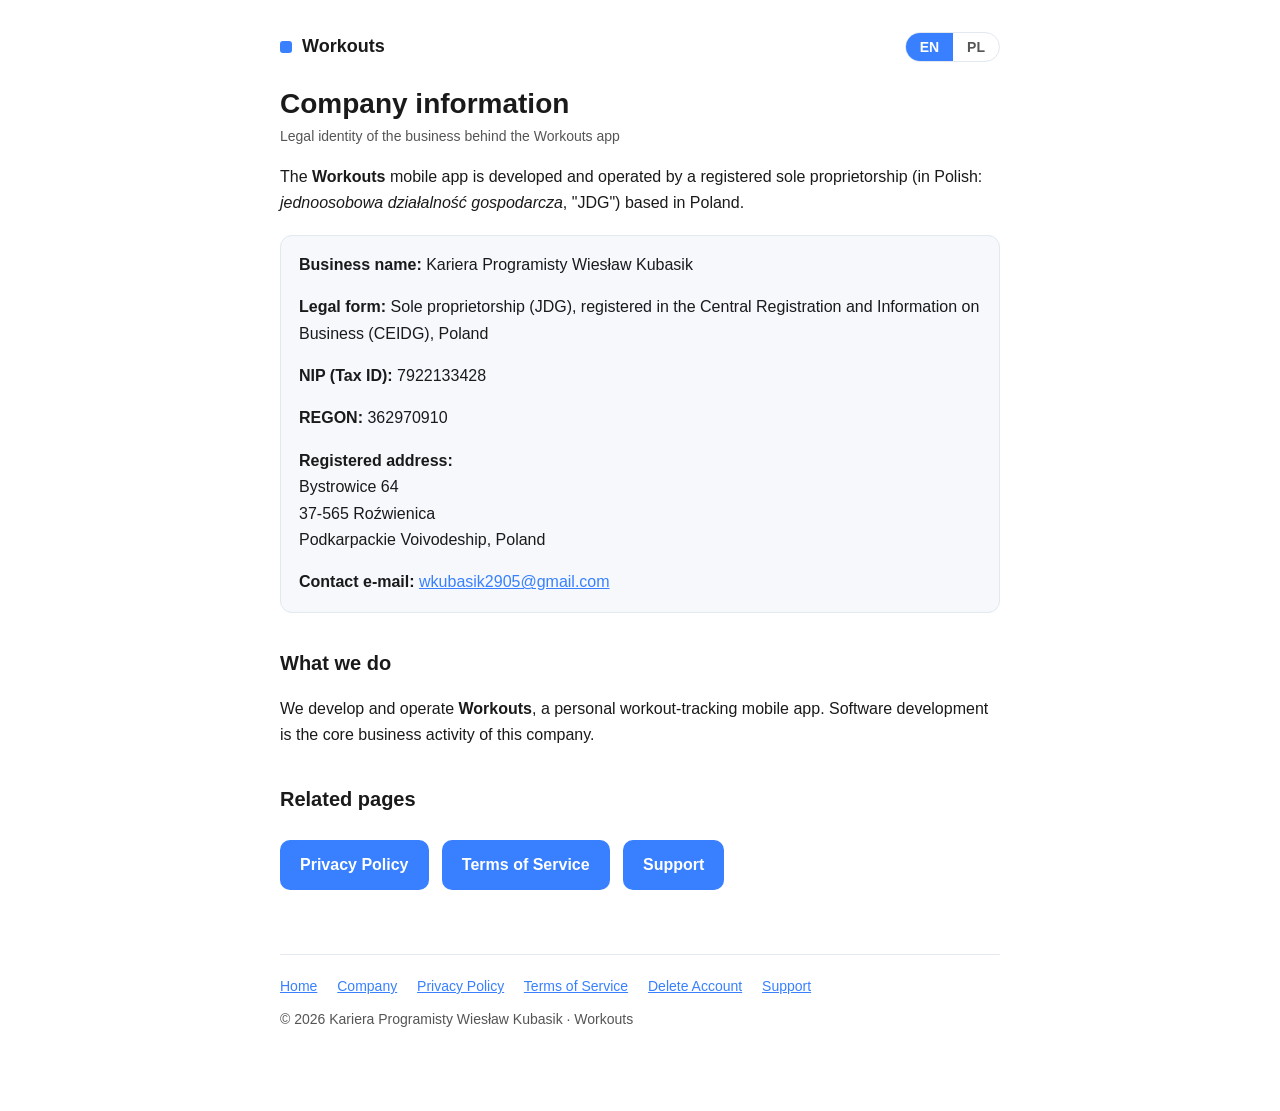
==== company.html @ 7d62a9ea "Add company/ownership, terms of service, and support pages Adds the legal-entity details (JDG busine" ====
<!DOCTYPE html>
<html lang="en">
<head>
  <meta charset="utf-8">
  <meta name="viewport" content="width=device-width, initial-scale=1">
  <title>Company Information — Workouts</title>
  <meta name="robots" content="index, follow">
  <link rel="stylesheet" href="styles.css">
</head>
<body>
<div class="wrap">
  <header class="top">
    <a class="brand" href="index.html"><span class="dot"></span>Workouts</a>
    <div class="lang-toggle" role="group" aria-label="Language">
      <button data-lang="en" class="active">EN</button>
      <button data-lang="pl">PL</button>
    </div>
  </header>

  <!-- ==================== ENGLISH ==================== -->
  <section class="lang lang-en">
    <h1>Company information</h1>
    <p class="updated">Legal identity of the business behind the Workouts app</p>

    <p>The <strong>Workouts</strong> mobile app is developed and operated by a registered sole
      proprietorship (in Polish: <em>jednoosobowa działalność gospodarcza</em>, "JDG") based in
      Poland.</p>

    <div class="card">
      <p style="margin-top:0"><strong>Business name:</strong> Kariera Programisty Wiesław Kubasik</p>
      <p><strong>Legal form:</strong> Sole proprietorship (JDG), registered in the Central
        Registration and Information on Business (CEIDG), Poland</p>
      <p><strong>NIP (Tax ID):</strong> 7922133428</p>
      <p><strong>REGON:</strong> 362970910</p>
      <p><strong>Registered address:</strong><br>
        Bystrowice 64<br>
        37-565 Roźwienica<br>
        Podkarpackie Voivodeship, Poland</p>
      <p style="margin-bottom:0"><strong>Contact e-mail:</strong>
        <a href="mailto:wkubasik2905@gmail.com">wkubasik2905@gmail.com</a></p>
    </div>

    <h2>What we do</h2>
    <p>We develop and operate <strong>Workouts</strong>, a personal workout-tracking mobile app.
      Software development is the core business activity of this company.</p>

    <h2>Related pages</h2>
    <p>
      <a class="btn" href="privacy-policy.html">Privacy Policy</a>
      &nbsp;
      <a class="btn" href="terms-of-service.html">Terms of Service</a>
      &nbsp;
      <a class="btn" href="support.html">Support</a>
    </p>
  </section>

  <!-- ==================== POLISH ==================== -->
  <section class="lang lang-pl hidden">
    <h1>Informacje o firmie</h1>
    <p class="updated">Tożsamość prawna podmiotu stojącego za aplikacją Workouts</p>

    <p>Aplikacja mobilna <strong>Workouts</strong> jest tworzona i prowadzona przez zarejestrowaną
      jednoosobową działalność gospodarczą (JDG) z siedzibą w Polsce.</p>

    <div class="card">
      <p style="margin-top:0"><strong>Nazwa firmy:</strong> Kariera Programisty Wiesław Kubasik</p>
      <p><strong>Forma prawna:</strong> Jednoosobowa działalność gospodarcza (JDG), wpisana do
        Centralnej Ewidencji i Informacji o Działalności Gospodarczej (CEIDG)</p>
      <p><strong>NIP:</strong> 7922133428</p>
      <p><strong>REGON:</strong> 362970910</p>
      <p><strong>Adres siedziby:</strong><br>
        Bystrowice 64<br>
        37-565 Roźwienica<br>
        woj. podkarpackie, Polska</p>
      <p style="margin-bottom:0"><strong>Adres e-mail kontaktowy:</strong>
        <a href="mailto:wkubasik2905@gmail.com">wkubasik2905@gmail.com</a></p>
    </div>

    <h2>Czym się zajmujemy</h2>
    <p>Tworzymy i prowadzimy aplikację <strong>Workouts</strong> — aplikację mobilną do
      śledzenia treningów. Wytwarzanie oprogramowania jest głównym przedmiotem działalności
      tej firmy.</p>

    <h2>Powiązane strony</h2>
    <p>
      <a class="btn" href="privacy-policy.html">Polityka prywatności</a>
      &nbsp;
      <a class="btn" href="terms-of-service.html">Regulamin</a>
      &nbsp;
      <a class="btn" href="support.html">Pomoc</a>
    </p>
  </section>

  <footer class="foot">
    <a href="index.html">Home</a>
    <a href="company.html">Company</a>
    <a href="privacy-policy.html">Privacy Policy</a>
    <a href="terms-of-service.html">Terms of Service</a>
    <a href="delete-account.html">Delete Account</a>
    <a href="support.html">Support</a>
    <div style="margin-top:10px">© 2026 Kariera Programisty Wiesław Kubasik · Workouts</div>
  </footer>
</div>

<script>
  (function () {
    var buttons = document.querySelectorAll('.lang-toggle button');
    function setLang(lang) {
      document.querySelectorAll('.lang-en').forEach(function (e) { e.classList.toggle('hidden', lang !== 'en'); });
      document.querySelectorAll('.lang-pl').forEach(function (e) { e.classList.toggle('hidden', lang !== 'pl'); });
      buttons.forEach(function (b) { b.classList.toggle('active', b.dataset.lang === lang); });
      document.documentElement.lang = lang;
      try { localStorage.setItem('workouts_lang', lang); } catch (e) {}
    }
    buttons.forEach(function (b) { b.addEventListener('click', function () { setLang(b.dataset.lang); }); });
    var lang = 'en';
    try {
      var stored = localStorage.getItem('workouts_lang');
      if (stored === 'pl' || stored === 'en') { lang = stored; }
      else if ((navigator.language || '').slice(0, 2).toLowerCase() === 'pl') { lang = 'pl'; }
    } catch (e) {}
    setLang(lang);
  })();
</script>
</body>
</html>
---- styles.css ----
:root {
  --brand: #3880ff;
  --text: #1a1a1a;
  --muted: #555;
  --bg: #ffffff;
  --card: #f6f8fc;
  --border: #e2e8f0;
  --max: 760px;
}

@media (prefers-color-scheme: dark) {
  :root {
    --text: #e8eaed;
    --muted: #a0a6ad;
    --bg: #17181c;
    --card: #202228;
    --border: #2c2f36;
  }
}

* { box-sizing: border-box; }

html { -webkit-text-size-adjust: 100%; }

body {
  margin: 0;
  padding: 0;
  font-family: -apple-system, BlinkMacSystemFont, "Segoe UI", Roboto, Helvetica, Arial, sans-serif;
  line-height: 1.65;
  color: var(--text);
  background: var(--bg);
}

.wrap {
  max-width: var(--max);
  margin: 0 auto;
  padding: 32px 20px 80px;
}

header.top {
  display: flex;
  align-items: center;
  justify-content: space-between;
  gap: 12px;
  flex-wrap: wrap;
  margin-bottom: 8px;
}

.brand {
  display: flex;
  align-items: center;
  gap: 10px;
  font-weight: 700;
  font-size: 18px;
  color: var(--text);
  text-decoration: none;
}

.brand .dot {
  width: 12px;
  height: 12px;
  border-radius: 3px;
  background: var(--brand);
  display: inline-block;
}

.lang-toggle {
  display: inline-flex;
  border: 1px solid var(--border);
  border-radius: 999px;
  overflow: hidden;
}

.lang-toggle button {
  border: 0;
  background: transparent;
  color: var(--muted);
  padding: 6px 14px;
  font-size: 14px;
  font-weight: 600;
  cursor: pointer;
}

.lang-toggle button.active {
  background: var(--brand);
  color: #fff;
}

h1 { font-size: 28px; line-height: 1.25; margin: 24px 0 4px; }
h2 { font-size: 20px; margin: 34px 0 8px; }
h3 { font-size: 16px; margin: 22px 0 6px; }

p, li { color: var(--text); }
.muted { color: var(--muted); }

.updated {
  color: var(--muted);
  font-size: 14px;
  margin-top: 0;
}

a { color: var(--brand); }

ul { padding-left: 22px; }
li { margin: 6px 0; }

.card {
  background: var(--card);
  border: 1px solid var(--border);
  border-radius: 12px;
  padding: 16px 18px;
  margin: 18px 0;
}

.steps {
  counter-reset: step;
  list-style: none;
  padding-left: 0;
}
.steps li {
  position: relative;
  padding-left: 40px;
  margin: 14px 0;
}
.steps li::before {
  counter-increment: step;
  content: counter(step);
  position: absolute;
  left: 0;
  top: 0;
  width: 26px;
  height: 26px;
  border-radius: 50%;
  background: var(--brand);
  color: #fff;
  font-weight: 700;
  font-size: 14px;
  display: flex;
  align-items: center;
  justify-content: center;
}

footer.foot {
  margin-top: 56px;
  padding-top: 20px;
  border-top: 1px solid var(--border);
  color: var(--muted);
  font-size: 14px;
}
footer.foot a { margin-right: 16px; }

.hidden { display: none !important; }

.btn {
  display: inline-block;
  background: var(--brand);
  color: #fff;
  text-decoration: none;
  padding: 12px 20px;
  border-radius: 10px;
  font-weight: 600;
  margin: 8px 0;
}
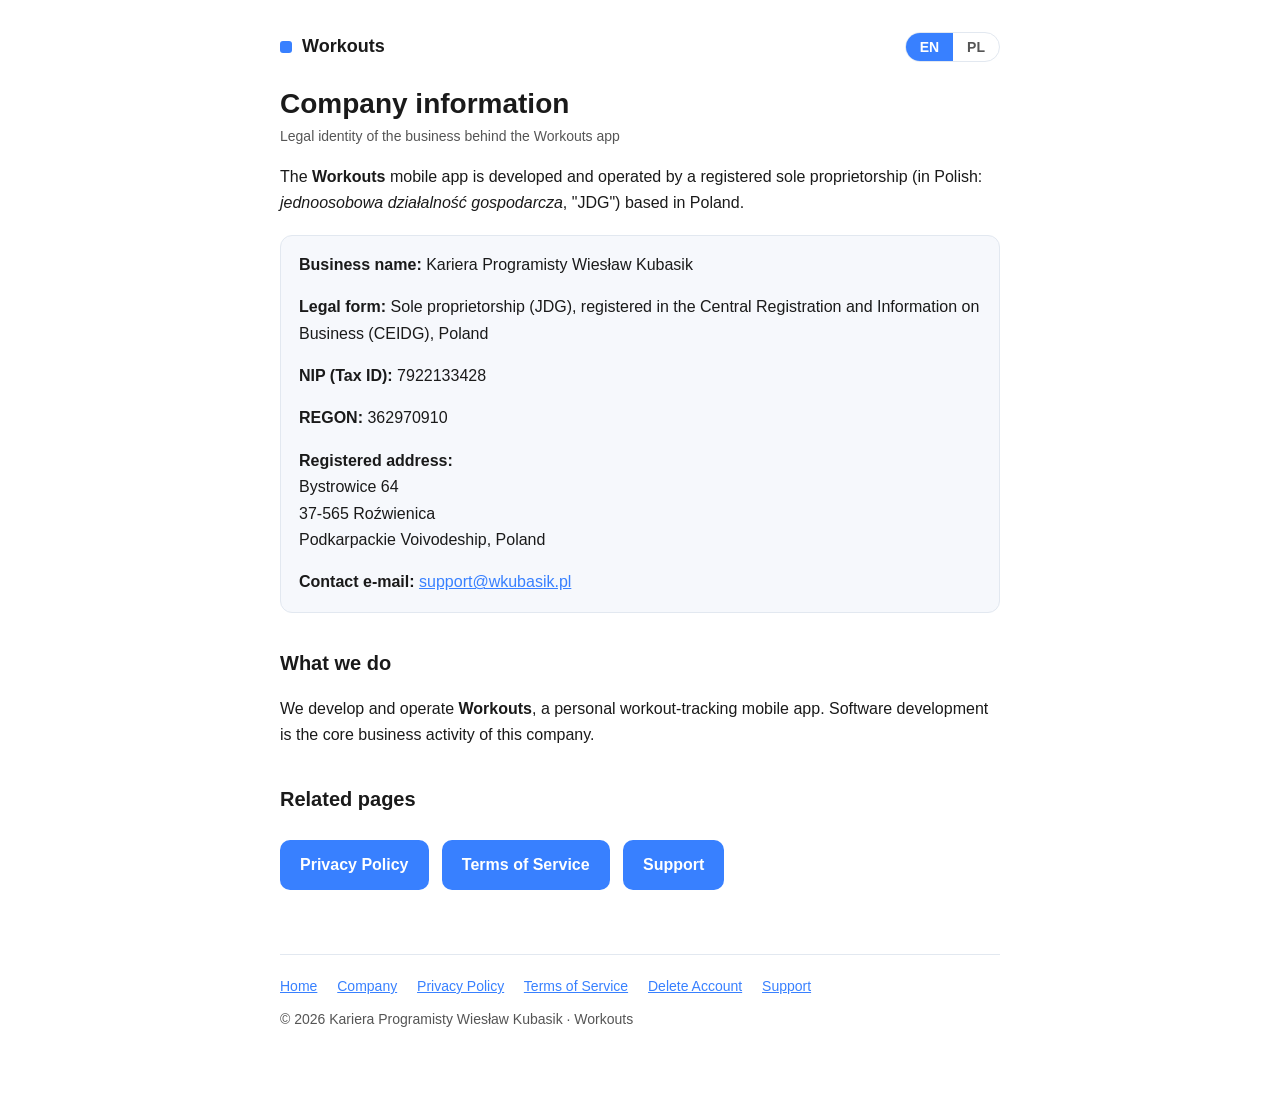
==== commit d463f37f: "update to new email" ====
--- a/company.html
+++ b/company.html
@@ -37,7 +37,7 @@
         37-565 Roźwienica<br>
         Podkarpackie Voivodeship, Poland</p>
       <p style="margin-bottom:0"><strong>Contact e-mail:</strong>
-        <a href="mailto:wkubasik2905@gmail.com">wkubasik2905@gmail.com</a></p>
+        <a href="mailto:support@wkubasik.pl">support@wkubasik.pl</a></p>
     </div>
 
     <h2>What we do</h2>
@@ -73,7 +73,7 @@
         37-565 Roźwienica<br>
         woj. podkarpackie, Polska</p>
       <p style="margin-bottom:0"><strong>Adres e-mail kontaktowy:</strong>
-        <a href="mailto:wkubasik2905@gmail.com">wkubasik2905@gmail.com</a></p>
+        <a href="mailto:support@wkubasik.pl">support@wkubasik.pl</a></p>
     </div>
 
     <h2>Czym się zajmujemy</h2>
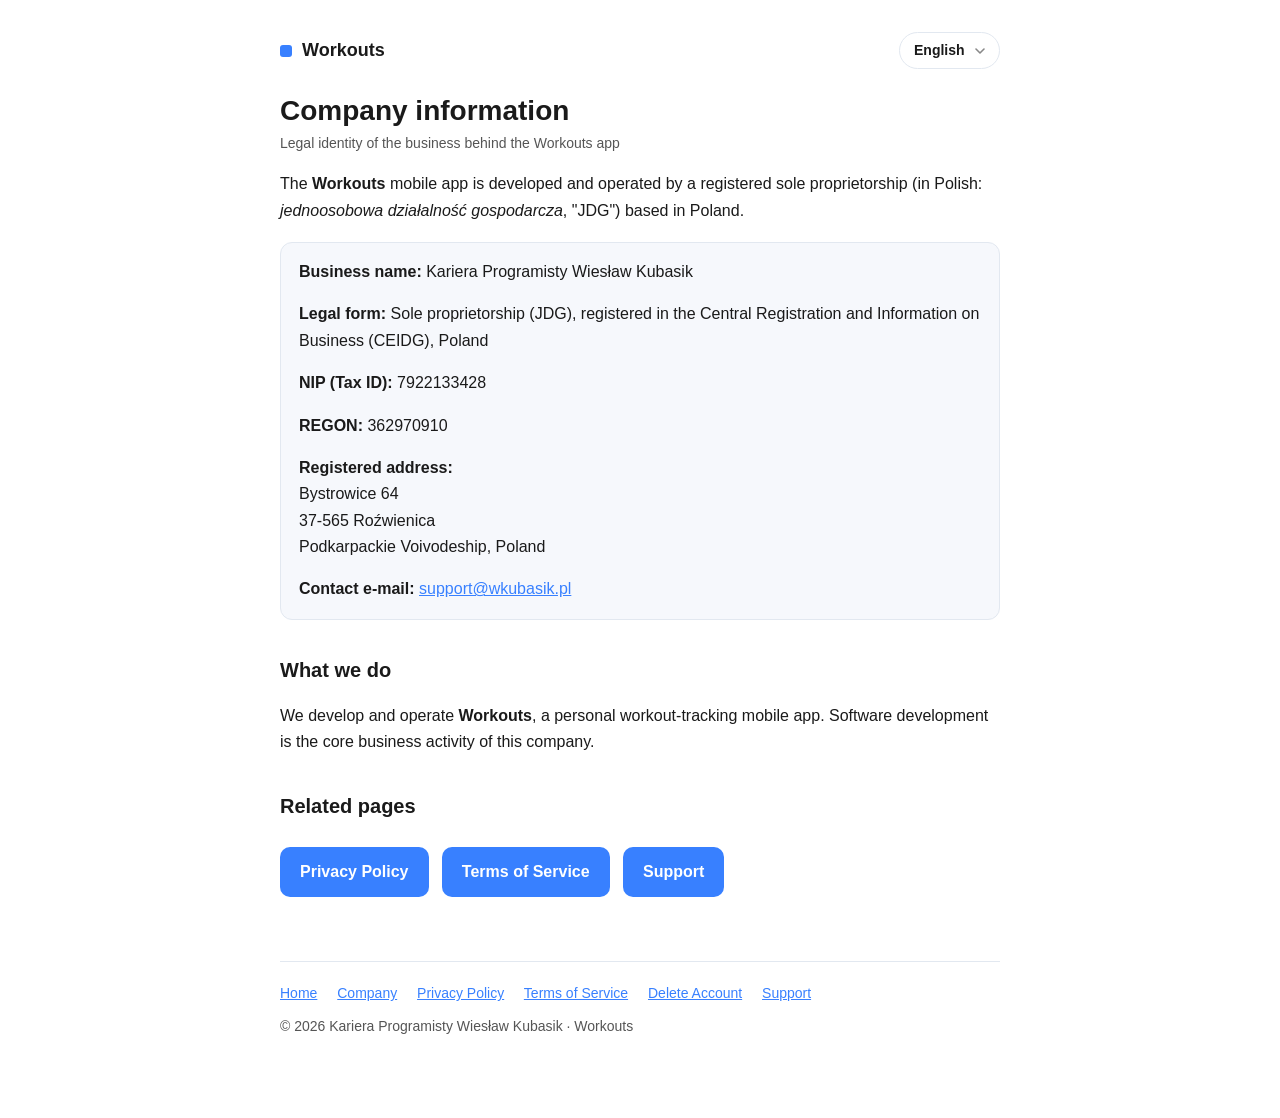
==== commit 4d67582c: "Legal site: one script for its languages, and English for any other (LANG-21) The five inline EN/PL " ====
--- a/company.html
+++ b/company.html
@@ -6,19 +6,21 @@
   <title>Company Information — Workouts</title>
   <meta name="robots" content="index, follow">
   <link rel="stylesheet" href="styles.css">
+  <!-- alternates: the published languages, written by node tools/check-site.mjs --fix -->
+  <link rel="alternate" hreflang="en" href="https://wkubasik.pl/company?lang=en">
+  <link rel="alternate" hreflang="pl" href="https://wkubasik.pl/company?lang=pl">
+  <link rel="alternate" hreflang="x-default" href="https://wkubasik.pl/company">
+  <!-- /alternates -->
 </head>
 <body>
 <div class="wrap">
   <header class="top">
     <a class="brand" href="index.html"><span class="dot"></span>Workouts</a>
-    <div class="lang-toggle" role="group" aria-label="Language">
-      <button data-lang="en" class="active">EN</button>
-      <button data-lang="pl">PL</button>
-    </div>
+    <div class="lang-menu" hidden></div>
   </header>
 
   <!-- ==================== ENGLISH ==================== -->
-  <section class="lang lang-en">
+  <section class="lang" lang="en">
     <h1>Company information</h1>
     <p class="updated">Legal identity of the business behind the Workouts app</p>
 
@@ -55,7 +57,7 @@
   </section>
 
   <!-- ==================== POLISH ==================== -->
-  <section class="lang lang-pl hidden">
+  <section class="lang hidden" lang="pl">
     <h1>Informacje o firmie</h1>
     <p class="updated">Tożsamość prawna podmiotu stojącego za aplikacją Workouts</p>
 
@@ -92,35 +94,16 @@
   </section>
 
   <footer class="foot">
-    <a href="index.html">Home</a>
-    <a href="company.html">Company</a>
-    <a href="privacy-policy.html">Privacy Policy</a>
-    <a href="terms-of-service.html">Terms of Service</a>
-    <a href="delete-account.html">Delete Account</a>
-    <a href="support.html">Support</a>
+    <a href="index.html" data-word="home">Home</a>
+    <a href="company.html" data-word="company">Company</a>
+    <a href="privacy-policy.html" data-word="privacy">Privacy Policy</a>
+    <a href="terms-of-service.html" data-word="terms">Terms of Service</a>
+    <a href="delete-account.html" data-word="delete">Delete Account</a>
+    <a href="support.html" data-word="support">Support</a>
     <div style="margin-top:10px">© 2026 Kariera Programisty Wiesław Kubasik · Workouts</div>
   </footer>
 </div>
 
-<script>
-  (function () {
-    var buttons = document.querySelectorAll('.lang-toggle button');
-    function setLang(lang) {
-      document.querySelectorAll('.lang-en').forEach(function (e) { e.classList.toggle('hidden', lang !== 'en'); });
-      document.querySelectorAll('.lang-pl').forEach(function (e) { e.classList.toggle('hidden', lang !== 'pl'); });
-      buttons.forEach(function (b) { b.classList.toggle('active', b.dataset.lang === lang); });
-      document.documentElement.lang = lang;
-      try { localStorage.setItem('workouts_lang', lang); } catch (e) {}
-    }
-    buttons.forEach(function (b) { b.addEventListener('click', function () { setLang(b.dataset.lang); }); });
-    var lang = 'en';
-    try {
-      var stored = localStorage.getItem('workouts_lang');
-      if (stored === 'pl' || stored === 'en') { lang = stored; }
-      else if ((navigator.language || '').slice(0, 2).toLowerCase() === 'pl') { lang = 'pl'; }
-    } catch (e) {}
-    setLang(lang);
-  })();
-</script>
+<script src="lang.js"></script>
 </body>
 </html>
--- a/styles.css
+++ b/styles.css
@@ -64,29 +64,43 @@
   display: inline-block;
 }
 
-.lang-toggle {
-  display: inline-flex;
+/* The language menu (lang.js): each language by its own name. Drawn by the script, so absent without it. */
+.lang-menu select {
+  appearance: none;
+  -webkit-appearance: none;
   border: 1px solid var(--border);
   border-radius: 999px;
-  overflow: hidden;
-}
-
-.lang-toggle button {
-  border: 0;
-  background: transparent;
-  color: var(--muted);
-  padding: 6px 14px;
+  background: transparent url("data:image/svg+xml,%3Csvg xmlns='http://www.w3.org/2000/svg' width='10' height='6' viewBox='0 0 10 6'%3E%3Cpath d='M1 1l4 4 4-4' fill='none' stroke='%23888' stroke-width='1.6' stroke-linecap='round' stroke-linejoin='round'/%3E%3C/svg%3E") no-repeat right 14px center;
+  color: var(--text);
+  font: inherit;
   font-size: 14px;
   font-weight: 600;
+  padding: 6px 34px 6px 14px;
+  min-height: 34px;
+  max-width: 100%;
   cursor: pointer;
 }
 
-.lang-toggle button.active {
-  background: var(--brand);
-  color: #fff;
+.lang-menu select:focus-visible {
+  outline: 2px solid var(--brand);
+  outline-offset: 2px;
+}
+
+.lang-menu option {
+  color: #1a1a1a;
+  background: #fff;
+}
+
+/* A translation not yet reviewed by its lawyer (lang.js, `draft`). */
+.draft-notice {
+  border-color: #e0a800;
+  font-size: 15px;
 }
 
 h1 { font-size: 28px; line-height: 1.25; margin: 24px 0 4px; }
+/* A longer language's word must not push a phone's page sideways: headings hyphenate in the section's language. */
+h1, h2, h3 { hyphens: auto; -webkit-hyphens: auto; }
+body { overflow-wrap: break-word; }
 h2 { font-size: 20px; margin: 34px 0 8px; }
 h3 { font-size: 16px; margin: 22px 0 6px; }
 
@@ -110,6 +124,15 @@
   border-radius: 12px;
   padding: 16px 18px;
   margin: 18px 0;
+}
+
+.table { overflow-x: auto; }
+table { width: 100%; border-collapse: collapse; font-size: 15px; margin: 8px 0 16px; }
+th, td {
+  text-align: left;
+  vertical-align: top;
+  padding: 8px 12px 8px 0;
+  border-bottom: 1px solid var(--border);
 }
 
 .steps {
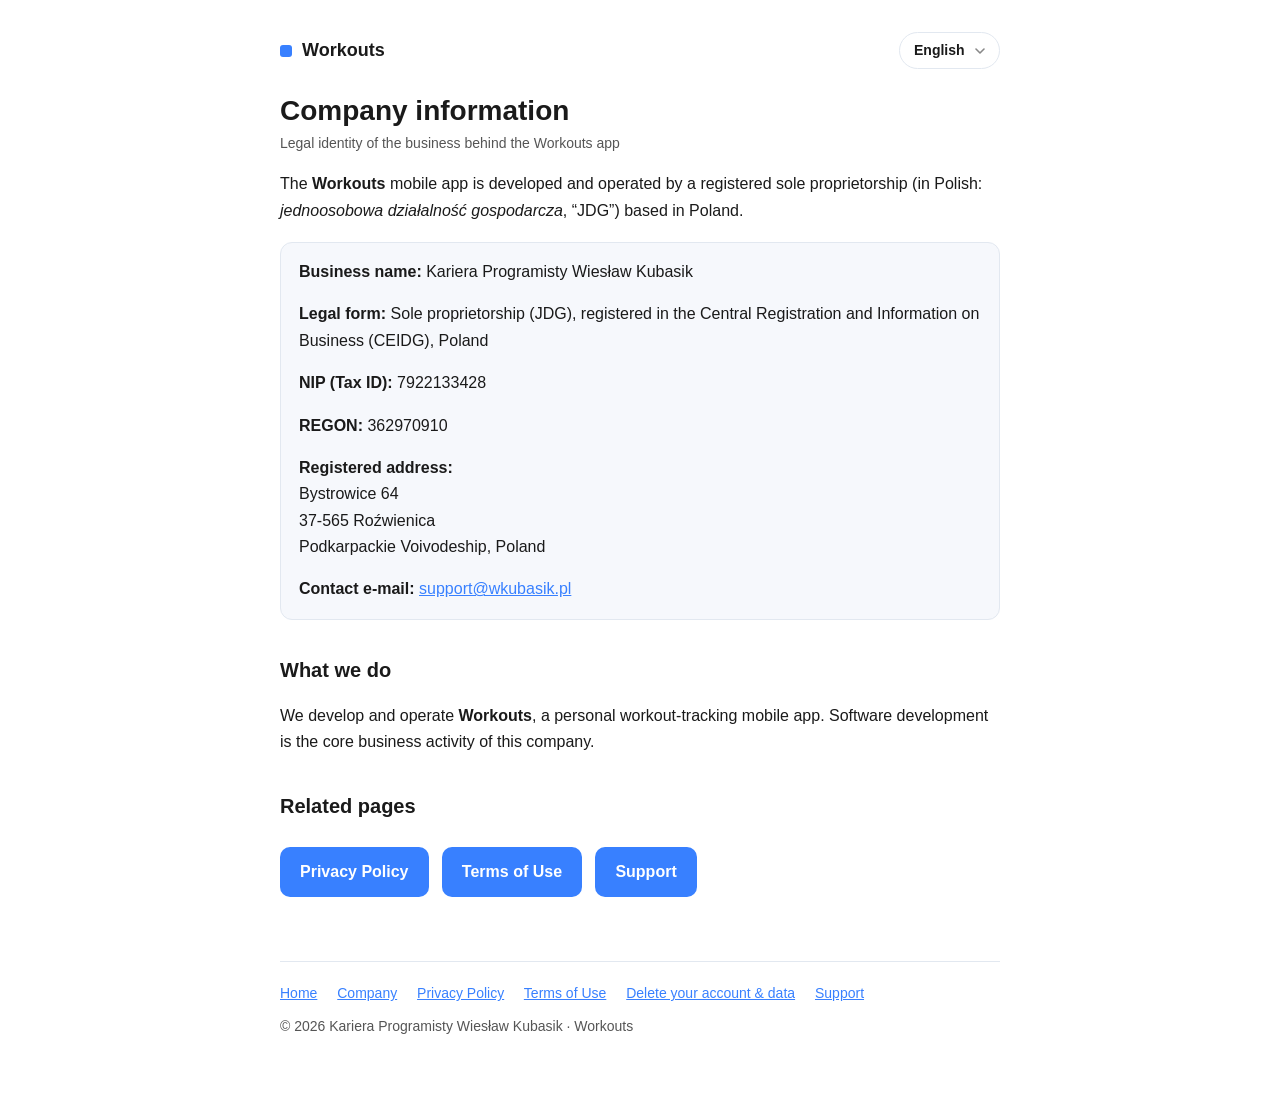
==== commit 79efb8f6: "Legal site: what the English and Polish said wrong, in every language (LANG-44) What LANG-21's six d" ====
--- a/company.html
+++ b/company.html
@@ -25,7 +25,7 @@
     <p class="updated">Legal identity of the business behind the Workouts app</p>
 
     <p>The <strong>Workouts</strong> mobile app is developed and operated by a registered sole
-      proprietorship (in Polish: <em>jednoosobowa działalność gospodarcza</em>, "JDG") based in
+      proprietorship (in Polish: <em>jednoosobowa działalność gospodarcza</em>, “JDG”) based in
       Poland.</p>
 
     <div class="card">
@@ -50,7 +50,7 @@
     <p>
       <a class="btn" href="privacy-policy.html">Privacy Policy</a>
       &nbsp;
-      <a class="btn" href="terms-of-service.html">Terms of Service</a>
+      <a class="btn" href="terms-of-service.html">Terms of Use</a>
       &nbsp;
       <a class="btn" href="support.html">Support</a>
     </p>
@@ -93,12 +93,230 @@
     </p>
   </section>
 
+  <!-- ==================== GERMAN ==================== -->
+  <section class="lang hidden" lang="de">
+    <h1>Angaben zum Unternehmen</h1>
+    <p class="updated">Rechtliche Identität des Unternehmens hinter der App Workouts</p>
+
+    <p>Die mobile App <strong>Workouts</strong> wird von einem eingetragenen Einzelunternehmen (polnisch:
+      <em>jednoosobowa działalność gospodarcza</em>, „JDG“) mit Sitz in Polen entwickelt und betrieben.</p>
+
+    <div class="card">
+      <p style="margin-top:0"><strong>Name des Unternehmens:</strong> Kariera Programisty Wiesław Kubasik</p>
+      <p><strong>Rechtsform:</strong> Einzelunternehmen (JDG), eingetragen im Zentralen Register und Informationssystem
+        für Gewerbetätigkeit (CEIDG), Polen</p>
+      <p><strong>NIP (Steuernummer):</strong> 7922133428</p>
+      <p><strong>REGON:</strong> 362970910</p>
+      <p><strong>Geschäftsanschrift:</strong><br>
+        Bystrowice 64<br>
+        37-565 Roźwienica<br>
+        Woiwodschaft Podkarpackie, Polen</p>
+      <p style="margin-bottom:0"><strong>Kontakt-E-Mail:</strong>
+        <a href="mailto:support@wkubasik.pl">support@wkubasik.pl</a></p>
+    </div>
+
+    <h2>Was wir tun</h2>
+    <p>Wir entwickeln und betreiben <strong>Workouts</strong>, eine mobile App, mit der du dein eigenes Training
+      erfasst. Softwareentwicklung ist die Haupttätigkeit dieses Unternehmens.</p>
+
+    <h2>Weitere Seiten</h2>
+    <p>
+      <a class="btn" href="privacy-policy.html">Datenschutzerklärung</a>
+      &nbsp;
+      <a class="btn" href="terms-of-service.html">Nutzungsbedingungen</a>
+      &nbsp;
+      <a class="btn" href="support.html">Support</a>
+    </p>
+  </section>
+
+  <!-- ==================== SPANISH (LATIN AMERICA) ==================== -->
+  <section class="lang hidden" lang="es-419">
+    <h1>Información de la empresa</h1>
+    <p class="updated">Identidad jurídica de la empresa responsable de la app Workouts</p>
+
+    <p>La app móvil <strong>Workouts</strong> la desarrolla y la opera una empresa individual registrada
+      (en polaco: <em>jednoosobowa działalność gospodarcza</em>, “JDG”) con sede en
+      Polonia.</p>
+
+    <div class="card">
+      <p style="margin-top:0"><strong>Nombre comercial:</strong> Kariera Programisty Wiesław Kubasik</p>
+      <p><strong>Forma jurídica:</strong> Empresa individual (JDG), inscrita en el Registro Central e
+        Información sobre la Actividad Económica (CEIDG) de Polonia</p>
+      <p><strong>NIP (número de identificación fiscal):</strong> 7922133428</p>
+      <p><strong>REGON:</strong> 362970910</p>
+      <p><strong>Domicilio registrado:</strong><br>
+        Bystrowice 64<br>
+        37-565 Roźwienica<br>
+        Voivodato de Subcarpacia, Polonia</p>
+      <p style="margin-bottom:0"><strong>Correo electrónico de contacto:</strong>
+        <a href="mailto:support@wkubasik.pl">support@wkubasik.pl</a></p>
+    </div>
+
+    <h2>A qué nos dedicamos</h2>
+    <p>Desarrollamos y operamos <strong>Workouts</strong>, una app móvil para el registro personal de
+      entrenamientos. El desarrollo de software es la actividad principal de esta empresa.</p>
+
+    <h2>Páginas relacionadas</h2>
+    <p>
+      <a class="btn" href="privacy-policy.html">Política de privacidad</a>
+      &nbsp;
+      <a class="btn" href="terms-of-service.html">Términos de uso</a>
+      &nbsp;
+      <a class="btn" href="support.html">Soporte</a>
+    </p>
+  </section>
+
+  <!-- ==================== FRENCH ==================== -->
+  <section class="lang hidden" lang="fr">
+    <h1>Informations sur l’entreprise</h1>
+    <p class="updated">Identité juridique de l’entreprise à l’origine de l’application Workouts</p>
+
+    <p>L’application mobile <strong>Workouts</strong> est développée et exploitée par une entreprise individuelle
+      enregistrée (en polonais : <em>jednoosobowa działalność gospodarcza</em>, « JDG ») établie en Pologne.</p>
+
+    <div class="card">
+      <p style="margin-top:0"><strong>Dénomination commerciale :</strong> Kariera Programisty Wiesław Kubasik</p>
+      <p><strong>Forme juridique :</strong> Entreprise individuelle (JDG), inscrite au Registre central d’enregistrement et
+        d’information sur l’activité économique (CEIDG), Pologne</p>
+      <p><strong>NIP (numéro d’identification fiscale) :</strong> 7922133428</p>
+      <p><strong>REGON :</strong> 362970910</p>
+      <p><strong>Adresse du siège :</strong><br>
+        Bystrowice 64<br>
+        37-565 Roźwienica<br>
+        Voïvodie des Basses-Carpates, Pologne</p>
+      <p style="margin-bottom:0"><strong>E-mail de contact :</strong>
+        <a href="mailto:support@wkubasik.pl">support@wkubasik.pl</a></p>
+    </div>
+
+    <h2>Notre activité</h2>
+    <p>Nous développons et exploitons <strong>Workouts</strong>, une application mobile de suivi d’entraînement
+      personnel. Le développement de logiciels est l’activité principale de cette entreprise.</p>
+
+    <h2>Pages associées</h2>
+    <p>
+      <a class="btn" href="privacy-policy.html">Politique de confidentialité</a>
+      &nbsp;
+      <a class="btn" href="terms-of-service.html">Conditions d’utilisation</a>
+      &nbsp;
+      <a class="btn" href="support.html">Assistance</a>
+    </p>
+  </section>
+
+  <!-- ==================== ITALIAN ==================== -->
+  <section class="lang hidden" lang="it">
+    <h1>Informazioni sull’azienda</h1>
+    <p class="updated">Identità giuridica dell’impresa che gestisce l’app Workouts</p>
+
+    <p>L’app mobile <strong>Workouts</strong> è sviluppata e gestita da un’impresa individuale registrata (in
+      polacco: <em>jednoosobowa działalność gospodarcza</em>, “JDG”) con sede in Polonia.</p>
+
+    <div class="card">
+      <p style="margin-top:0"><strong>Denominazione:</strong> Kariera Programisty Wiesław Kubasik</p>
+      <p><strong>Forma giuridica:</strong> Impresa individuale (JDG), iscritta al Registro centrale e informazioni
+        sull’attività economica (CEIDG), Polonia</p>
+      <p><strong>NIP (identificativo fiscale):</strong> 7922133428</p>
+      <p><strong>REGON:</strong> 362970910</p>
+      <p><strong>Sede:</strong><br>
+        Bystrowice 64<br>
+        37-565 Roźwienica<br>
+        Voivodato della Precarpazia, Polonia</p>
+      <p style="margin-bottom:0"><strong>E-mail di contatto:</strong>
+        <a href="mailto:support@wkubasik.pl">support@wkubasik.pl</a></p>
+    </div>
+
+    <h2>Di cosa ci occupiamo</h2>
+    <p>Sviluppiamo e gestiamo <strong>Workouts</strong>, un’app mobile personale per tenere traccia degli allenamenti.
+      Lo sviluppo di software è l’attività principale di questa impresa.</p>
+
+    <h2>Pagine correlate</h2>
+    <p>
+      <a class="btn" href="privacy-policy.html">Informativa sulla privacy</a>
+      &nbsp;
+      <a class="btn" href="terms-of-service.html">Termini di utilizzo</a>
+      &nbsp;
+      <a class="btn" href="support.html">Assistenza</a>
+    </p>
+  </section>
+
+  <!-- ==================== PORTUGUESE (BRAZIL) ==================== -->
+  <section class="lang hidden" lang="pt-BR">
+    <h1>Informações da empresa</h1>
+    <p class="updated">Identificação legal da empresa por trás do aplicativo Workouts</p>
+
+    <p>O aplicativo para celular <strong>Workouts</strong> é desenvolvido e operado por uma empresa individual
+      registrada (em polonês: <em>jednoosobowa działalność gospodarcza</em>, “JDG”) com sede na
+      Polônia.</p>
+
+    <div class="card">
+      <p style="margin-top:0"><strong>Nome empresarial:</strong> Kariera Programisty Wiesław Kubasik</p>
+      <p><strong>Forma jurídica:</strong> Empresa individual (JDG), inscrita no Registro Central e Informações sobre
+        Atividades Econômicas (CEIDG), Polônia</p>
+      <p><strong>NIP (número de identificação fiscal):</strong> 7922133428</p>
+      <p><strong>REGON:</strong> 362970910</p>
+      <p><strong>Endereço registrado:</strong><br>
+        Bystrowice 64<br>
+        37-565 Roźwienica<br>
+        Voivodia de Podkarpackie, Polônia</p>
+      <p style="margin-bottom:0"><strong>E-mail de contato:</strong>
+        <a href="mailto:support@wkubasik.pl">support@wkubasik.pl</a></p>
+    </div>
+
+    <h2>O que fazemos</h2>
+    <p>Desenvolvemos e operamos o <strong>Workouts</strong>, um aplicativo para celular de acompanhamento de treinos
+      pessoais. O desenvolvimento de software é a atividade principal desta empresa.</p>
+
+    <h2>Páginas relacionadas</h2>
+    <p>
+      <a class="btn" href="privacy-policy.html">Política de privacidade</a>
+      &nbsp;
+      <a class="btn" href="terms-of-service.html">Termos de uso</a>
+      &nbsp;
+      <a class="btn" href="support.html">Suporte</a>
+    </p>
+  </section>
+
+  <!-- ==================== UKRAINIAN ==================== -->
+  <section class="lang hidden" lang="uk">
+    <h1>Відомості про компанію</h1>
+    <p class="updated">Правові відомості про підприємця, який стоїть за застосунком Workouts</p>
+
+    <p>Мобільний застосунок <strong>Workouts</strong> розробляє та обслуговує зареєстрований індивідуальний підприємець
+      (польською: <em>jednoosobowa działalność gospodarcza</em>, «JDG») із Польщі.</p>
+
+    <div class="card">
+      <p style="margin-top:0"><strong>Найменування:</strong> Kariera Programisty Wiesław Kubasik</p>
+      <p><strong>Організаційно-правова форма:</strong> індивідуальна підприємницька діяльність (JDG), зареєстрована в
+        Центральному обліку та інформації про господарську діяльність (CEIDG), Польща</p>
+      <p><strong>NIP (податковий номер):</strong> 7922133428</p>
+      <p><strong>REGON:</strong> 362970910</p>
+      <p><strong>Зареєстрована адреса:</strong><br>
+        Bystrowice 64<br>
+        37-565 Roźwienica<br>
+        Підкарпатське воєводство, Польща</p>
+      <p style="margin-bottom:0"><strong>Контактна електронна пошта:</strong>
+        <a href="mailto:support@wkubasik.pl">support@wkubasik.pl</a></p>
+    </div>
+
+    <h2>Чим ми займаємося</h2>
+    <p>Ми розробляємо та обслуговуємо <strong>Workouts</strong> — мобільний застосунок для відстеження особистих
+      тренувань. Розроблення програмного забезпечення — основний вид діяльності цього підприємця.</p>
+
+    <h2>Пов’язані сторінки</h2>
+    <p>
+      <a class="btn" href="privacy-policy.html">Політика конфіденційності</a>
+      &nbsp;
+      <a class="btn" href="terms-of-service.html">Умови використання</a>
+      &nbsp;
+      <a class="btn" href="support.html">Підтримка</a>
+    </p>
+  </section>
+
   <footer class="foot">
     <a href="index.html" data-word="home">Home</a>
     <a href="company.html" data-word="company">Company</a>
     <a href="privacy-policy.html" data-word="privacy">Privacy Policy</a>
-    <a href="terms-of-service.html" data-word="terms">Terms of Service</a>
-    <a href="delete-account.html" data-word="delete">Delete Account</a>
+    <a href="terms-of-service.html" data-word="terms">Terms of Use</a>
+    <a href="delete-account.html" data-word="delete">Delete your account &amp; data</a>
     <a href="support.html" data-word="support">Support</a>
     <div style="margin-top:10px">© 2026 Kariera Programisty Wiesław Kubasik · Workouts</div>
   </footer>
--- a/styles.css
+++ b/styles.css
@@ -92,7 +92,7 @@
 }
 
 /* A translation not yet reviewed by its lawyer (lang.js, `draft`). */
-.draft-notice {
+.card.draft-notice {
   border-color: #e0a800;
   font-size: 15px;
 }
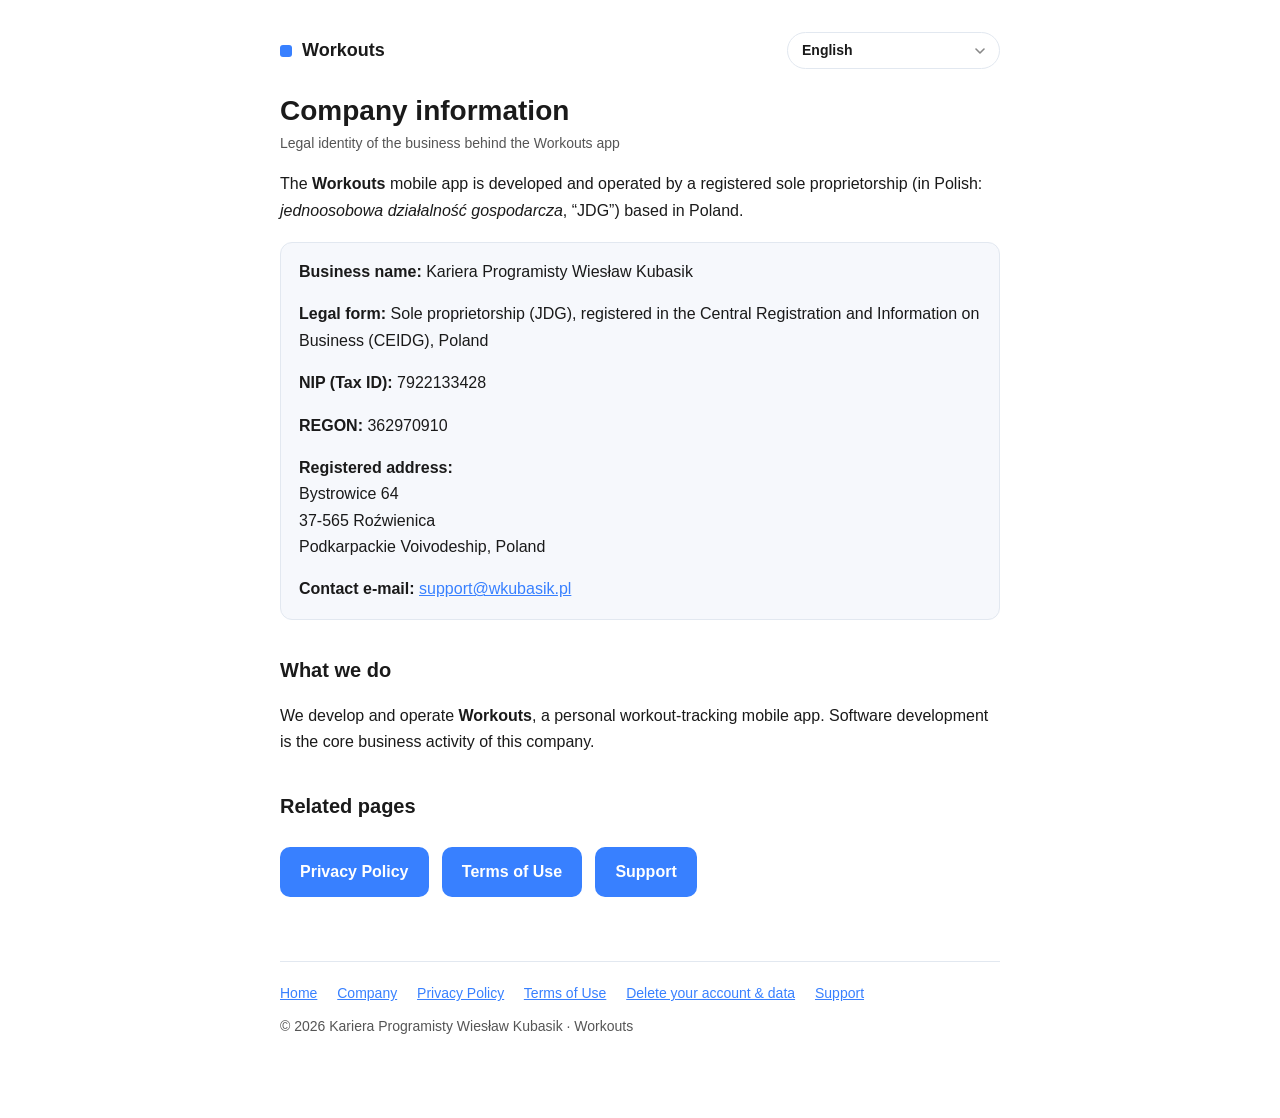
==== commit 8236c702: "Legal site: the Apple Watch, and six languages published (LANG-43, LANG-D10) The iPhone app has carr" ====
--- a/company.html
+++ b/company.html
@@ -9,6 +9,12 @@
   <!-- alternates: the published languages, written by node tools/check-site.mjs --fix -->
   <link rel="alternate" hreflang="en" href="https://wkubasik.pl/company?lang=en">
   <link rel="alternate" hreflang="pl" href="https://wkubasik.pl/company?lang=pl">
+  <link rel="alternate" hreflang="de" href="https://wkubasik.pl/company?lang=de">
+  <link rel="alternate" hreflang="es-419" href="https://wkubasik.pl/company?lang=es-419">
+  <link rel="alternate" hreflang="fr" href="https://wkubasik.pl/company?lang=fr">
+  <link rel="alternate" hreflang="it" href="https://wkubasik.pl/company?lang=it">
+  <link rel="alternate" hreflang="pt-BR" href="https://wkubasik.pl/company?lang=pt-BR">
+  <link rel="alternate" hreflang="uk" href="https://wkubasik.pl/company?lang=uk">
   <link rel="alternate" hreflang="x-default" href="https://wkubasik.pl/company">
   <!-- /alternates -->
 </head>
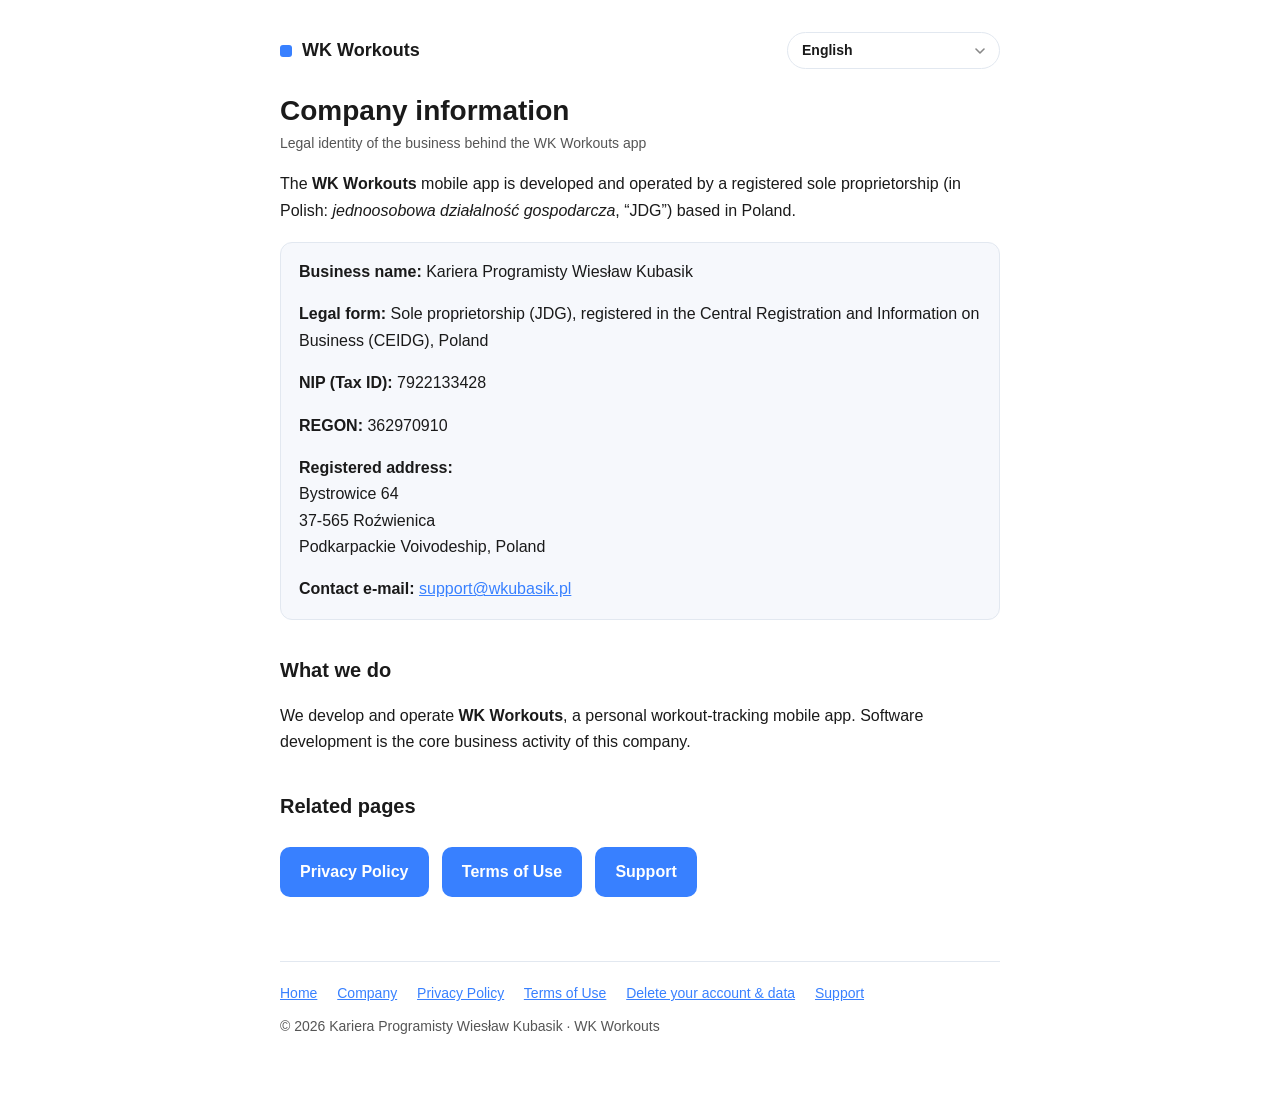
==== commit 57a43784: "Legal site: the new name, WK Workouts, on every page in every language (DES-15) Every mention of the" ====
--- a/company.html
+++ b/company.html
@@ -3,7 +3,7 @@
 <head>
   <meta charset="utf-8">
   <meta name="viewport" content="width=device-width, initial-scale=1">
-  <title>Company Information — Workouts</title>
+  <title>Company Information — WK Workouts</title>
   <meta name="robots" content="index, follow">
   <link rel="stylesheet" href="styles.css">
   <!-- alternates: the published languages, written by node tools/check-site.mjs --fix -->
@@ -21,16 +21,16 @@
 <body>
 <div class="wrap">
   <header class="top">
-    <a class="brand" href="index.html"><span class="dot"></span>Workouts</a>
+    <a class="brand" href="index.html"><span class="dot"></span>WK Workouts</a>
     <div class="lang-menu" hidden></div>
   </header>
 
   <!-- ==================== ENGLISH ==================== -->
   <section class="lang" lang="en">
     <h1>Company information</h1>
-    <p class="updated">Legal identity of the business behind the Workouts app</p>
-
-    <p>The <strong>Workouts</strong> mobile app is developed and operated by a registered sole
+    <p class="updated">Legal identity of the business behind the WK Workouts app</p>
+
+    <p>The <strong>WK Workouts</strong> mobile app is developed and operated by a registered sole
       proprietorship (in Polish: <em>jednoosobowa działalność gospodarcza</em>, “JDG”) based in
       Poland.</p>
 
@@ -49,7 +49,7 @@
     </div>
 
     <h2>What we do</h2>
-    <p>We develop and operate <strong>Workouts</strong>, a personal workout-tracking mobile app.
+    <p>We develop and operate <strong>WK Workouts</strong>, a personal workout-tracking mobile app.
       Software development is the core business activity of this company.</p>
 
     <h2>Related pages</h2>
@@ -65,9 +65,9 @@
   <!-- ==================== POLISH ==================== -->
   <section class="lang hidden" lang="pl">
     <h1>Informacje o firmie</h1>
-    <p class="updated">Tożsamość prawna podmiotu stojącego za aplikacją Workouts</p>
-
-    <p>Aplikacja mobilna <strong>Workouts</strong> jest tworzona i prowadzona przez zarejestrowaną
+    <p class="updated">Tożsamość prawna podmiotu stojącego za aplikacją WK Workouts</p>
+
+    <p>Aplikacja mobilna <strong>WK Workouts</strong> jest tworzona i prowadzona przez zarejestrowaną
       jednoosobową działalność gospodarczą (JDG) z siedzibą w Polsce.</p>
 
     <div class="card">
@@ -85,7 +85,7 @@
     </div>
 
     <h2>Czym się zajmujemy</h2>
-    <p>Tworzymy i prowadzimy aplikację <strong>Workouts</strong> — aplikację mobilną do
+    <p>Tworzymy i prowadzimy aplikację <strong>WK Workouts</strong> — aplikację mobilną do
       śledzenia treningów. Wytwarzanie oprogramowania jest głównym przedmiotem działalności
       tej firmy.</p>
 
@@ -102,9 +102,9 @@
   <!-- ==================== GERMAN ==================== -->
   <section class="lang hidden" lang="de">
     <h1>Angaben zum Unternehmen</h1>
-    <p class="updated">Rechtliche Identität des Unternehmens hinter der App Workouts</p>
-
-    <p>Die mobile App <strong>Workouts</strong> wird von einem eingetragenen Einzelunternehmen (polnisch:
+    <p class="updated">Rechtliche Identität des Unternehmens hinter der App WK Workouts</p>
+
+    <p>Die mobile App <strong>WK Workouts</strong> wird von einem eingetragenen Einzelunternehmen (polnisch:
       <em>jednoosobowa działalność gospodarcza</em>, „JDG“) mit Sitz in Polen entwickelt und betrieben.</p>
 
     <div class="card">
@@ -122,7 +122,7 @@
     </div>
 
     <h2>Was wir tun</h2>
-    <p>Wir entwickeln und betreiben <strong>Workouts</strong>, eine mobile App, mit der du dein eigenes Training
+    <p>Wir entwickeln und betreiben <strong>WK Workouts</strong>, eine mobile App, mit der du dein eigenes Training
       erfasst. Softwareentwicklung ist die Haupttätigkeit dieses Unternehmens.</p>
 
     <h2>Weitere Seiten</h2>
@@ -138,9 +138,9 @@
   <!-- ==================== SPANISH (LATIN AMERICA) ==================== -->
   <section class="lang hidden" lang="es-419">
     <h1>Información de la empresa</h1>
-    <p class="updated">Identidad jurídica de la empresa responsable de la app Workouts</p>
-
-    <p>La app móvil <strong>Workouts</strong> la desarrolla y la opera una empresa individual registrada
+    <p class="updated">Identidad jurídica de la empresa responsable de la app WK Workouts</p>
+
+    <p>La app móvil <strong>WK Workouts</strong> la desarrolla y la opera una empresa individual registrada
       (en polaco: <em>jednoosobowa działalność gospodarcza</em>, “JDG”) con sede en
       Polonia.</p>
 
@@ -159,7 +159,7 @@
     </div>
 
     <h2>A qué nos dedicamos</h2>
-    <p>Desarrollamos y operamos <strong>Workouts</strong>, una app móvil para el registro personal de
+    <p>Desarrollamos y operamos <strong>WK Workouts</strong>, una app móvil para el registro personal de
       entrenamientos. El desarrollo de software es la actividad principal de esta empresa.</p>
 
     <h2>Páginas relacionadas</h2>
@@ -175,9 +175,9 @@
   <!-- ==================== FRENCH ==================== -->
   <section class="lang hidden" lang="fr">
     <h1>Informations sur l’entreprise</h1>
-    <p class="updated">Identité juridique de l’entreprise à l’origine de l’application Workouts</p>
-
-    <p>L’application mobile <strong>Workouts</strong> est développée et exploitée par une entreprise individuelle
+    <p class="updated">Identité juridique de l’entreprise à l’origine de l’application WK Workouts</p>
+
+    <p>L’application mobile <strong>WK Workouts</strong> est développée et exploitée par une entreprise individuelle
       enregistrée (en polonais : <em>jednoosobowa działalność gospodarcza</em>, « JDG ») établie en Pologne.</p>
 
     <div class="card">
@@ -195,7 +195,7 @@
     </div>
 
     <h2>Notre activité</h2>
-    <p>Nous développons et exploitons <strong>Workouts</strong>, une application mobile de suivi d’entraînement
+    <p>Nous développons et exploitons <strong>WK Workouts</strong>, une application mobile de suivi d’entraînement
       personnel. Le développement de logiciels est l’activité principale de cette entreprise.</p>
 
     <h2>Pages associées</h2>
@@ -211,9 +211,9 @@
   <!-- ==================== ITALIAN ==================== -->
   <section class="lang hidden" lang="it">
     <h1>Informazioni sull’azienda</h1>
-    <p class="updated">Identità giuridica dell’impresa che gestisce l’app Workouts</p>
-
-    <p>L’app mobile <strong>Workouts</strong> è sviluppata e gestita da un’impresa individuale registrata (in
+    <p class="updated">Identità giuridica dell’impresa che gestisce l’app WK Workouts</p>
+
+    <p>L’app mobile <strong>WK Workouts</strong> è sviluppata e gestita da un’impresa individuale registrata (in
       polacco: <em>jednoosobowa działalność gospodarcza</em>, “JDG”) con sede in Polonia.</p>
 
     <div class="card">
@@ -231,7 +231,7 @@
     </div>
 
     <h2>Di cosa ci occupiamo</h2>
-    <p>Sviluppiamo e gestiamo <strong>Workouts</strong>, un’app mobile personale per tenere traccia degli allenamenti.
+    <p>Sviluppiamo e gestiamo <strong>WK Workouts</strong>, un’app mobile personale per tenere traccia degli allenamenti.
       Lo sviluppo di software è l’attività principale di questa impresa.</p>
 
     <h2>Pagine correlate</h2>
@@ -247,9 +247,9 @@
   <!-- ==================== PORTUGUESE (BRAZIL) ==================== -->
   <section class="lang hidden" lang="pt-BR">
     <h1>Informações da empresa</h1>
-    <p class="updated">Identificação legal da empresa por trás do aplicativo Workouts</p>
-
-    <p>O aplicativo para celular <strong>Workouts</strong> é desenvolvido e operado por uma empresa individual
+    <p class="updated">Identificação legal da empresa por trás do aplicativo WK Workouts</p>
+
+    <p>O aplicativo para celular <strong>WK Workouts</strong> é desenvolvido e operado por uma empresa individual
       registrada (em polonês: <em>jednoosobowa działalność gospodarcza</em>, “JDG”) com sede na
       Polônia.</p>
 
@@ -268,7 +268,7 @@
     </div>
 
     <h2>O que fazemos</h2>
-    <p>Desenvolvemos e operamos o <strong>Workouts</strong>, um aplicativo para celular de acompanhamento de treinos
+    <p>Desenvolvemos e operamos o <strong>WK Workouts</strong>, um aplicativo para celular de acompanhamento de treinos
       pessoais. O desenvolvimento de software é a atividade principal desta empresa.</p>
 
     <h2>Páginas relacionadas</h2>
@@ -284,9 +284,9 @@
   <!-- ==================== UKRAINIAN ==================== -->
   <section class="lang hidden" lang="uk">
     <h1>Відомості про компанію</h1>
-    <p class="updated">Правові відомості про підприємця, який стоїть за застосунком Workouts</p>
-
-    <p>Мобільний застосунок <strong>Workouts</strong> розробляє та обслуговує зареєстрований індивідуальний підприємець
+    <p class="updated">Правові відомості про підприємця, який стоїть за застосунком WK Workouts</p>
+
+    <p>Мобільний застосунок <strong>WK Workouts</strong> розробляє та обслуговує зареєстрований індивідуальний підприємець
       (польською: <em>jednoosobowa działalność gospodarcza</em>, «JDG») із Польщі.</p>
 
     <div class="card">
@@ -304,7 +304,7 @@
     </div>
 
     <h2>Чим ми займаємося</h2>
-    <p>Ми розробляємо та обслуговуємо <strong>Workouts</strong> — мобільний застосунок для відстеження особистих
+    <p>Ми розробляємо та обслуговуємо <strong>WK Workouts</strong> — мобільний застосунок для відстеження особистих
       тренувань. Розроблення програмного забезпечення — основний вид діяльності цього підприємця.</p>
 
     <h2>Пов’язані сторінки</h2>
@@ -324,7 +324,7 @@
     <a href="terms-of-service.html" data-word="terms">Terms of Use</a>
     <a href="delete-account.html" data-word="delete">Delete your account &amp; data</a>
     <a href="support.html" data-word="support">Support</a>
-    <div style="margin-top:10px">© 2026 Kariera Programisty Wiesław Kubasik · Workouts</div>
+    <div style="margin-top:10px">© 2026 Kariera Programisty Wiesław Kubasik · WK Workouts</div>
   </footer>
 </div>
 
